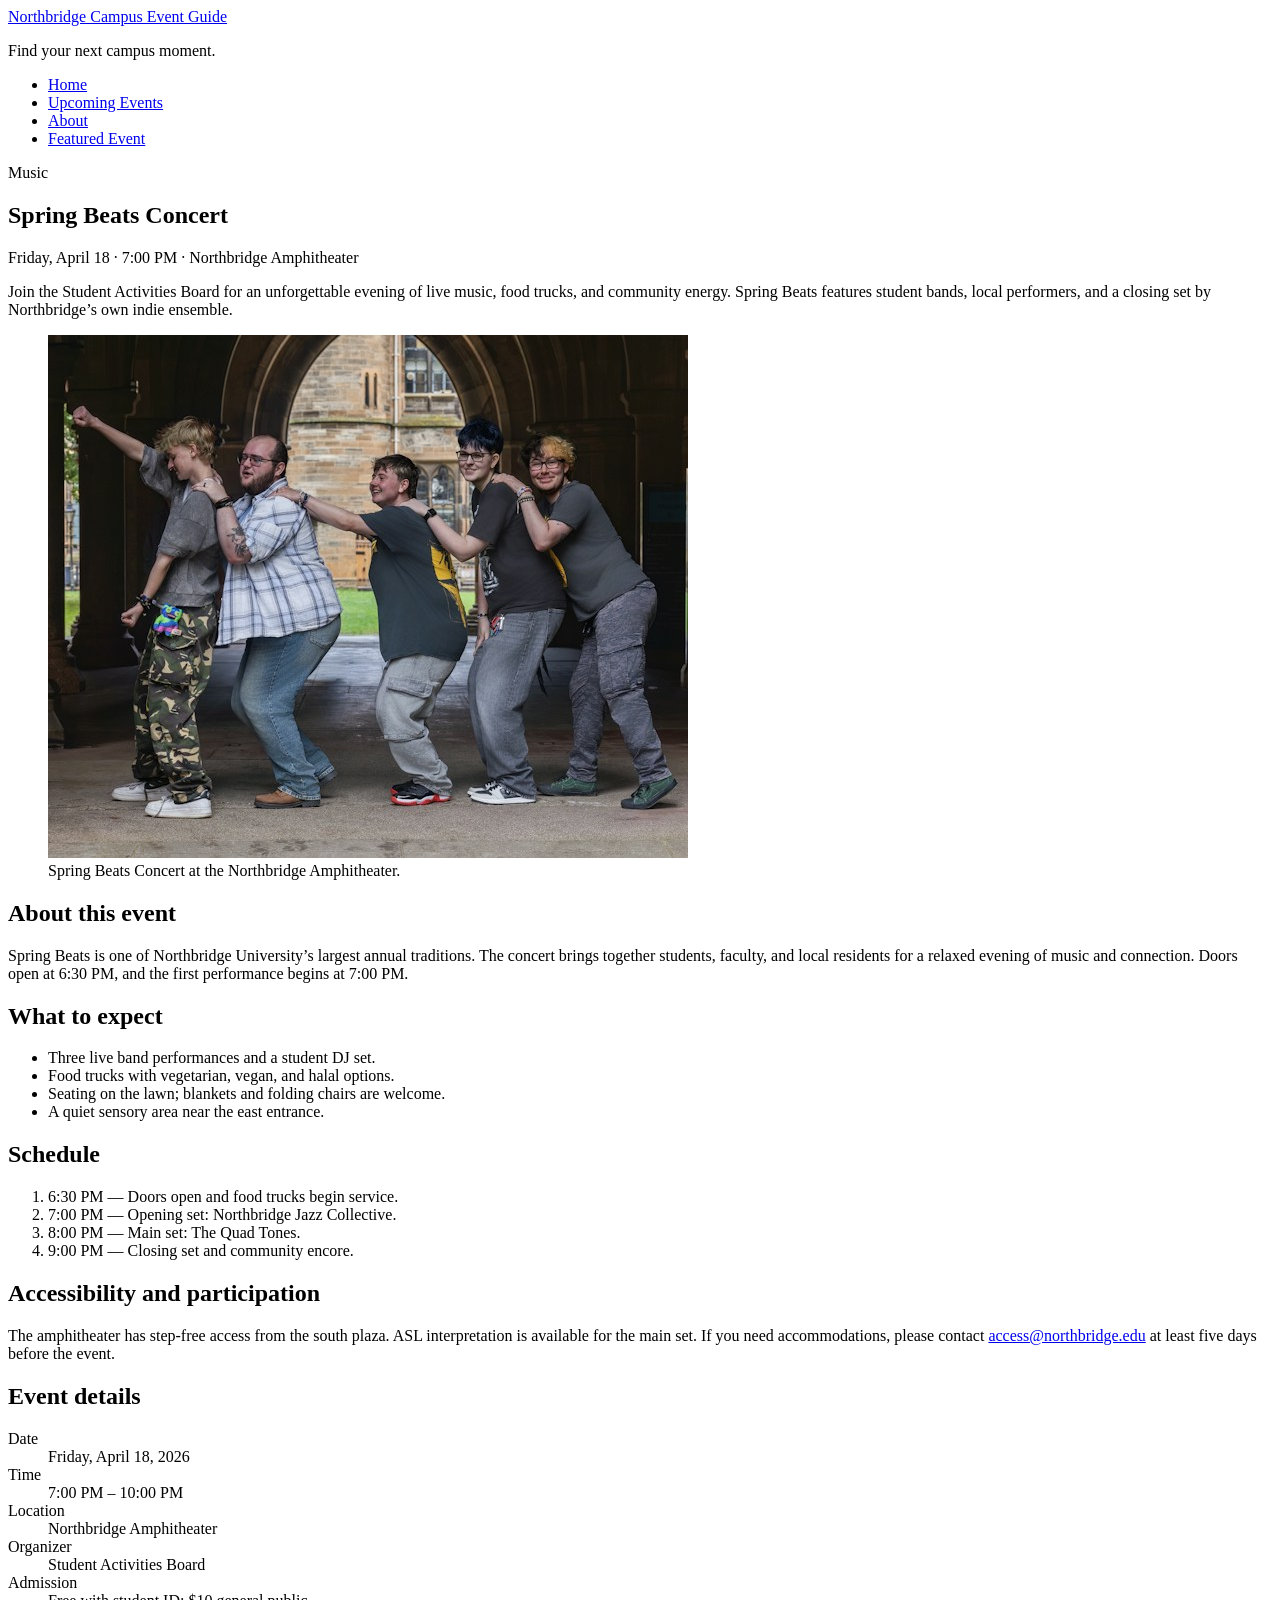
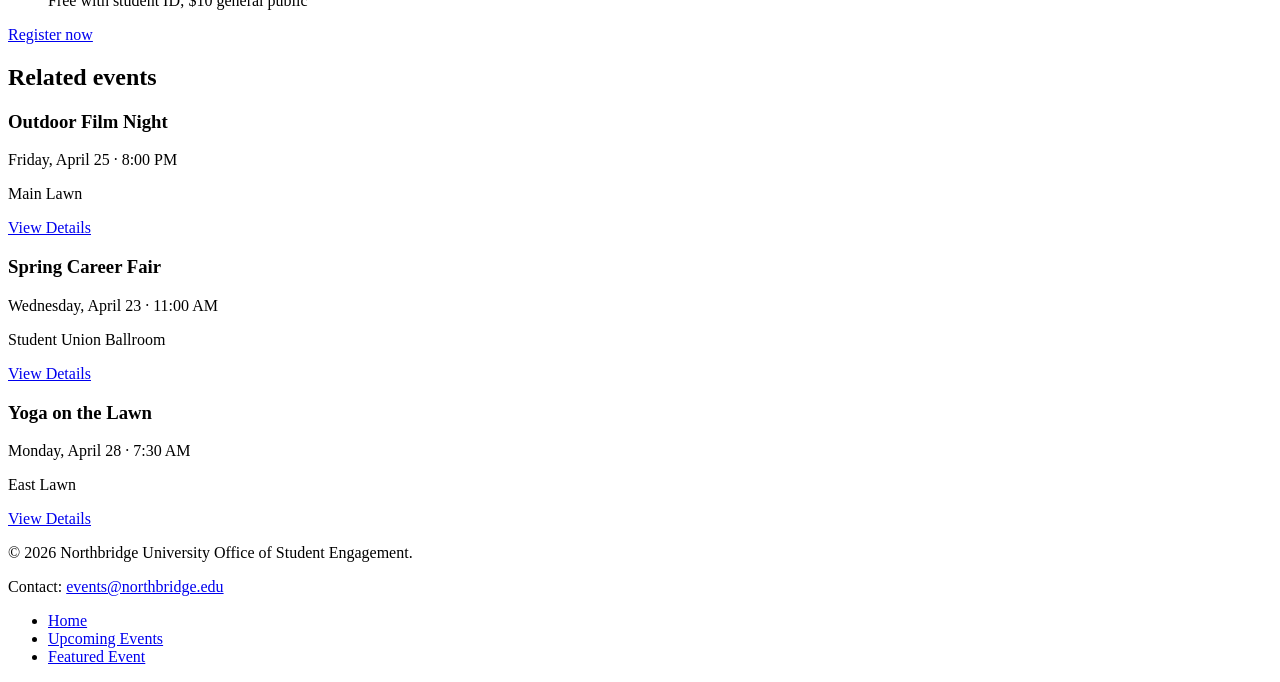
==== event.html @ de1f81eb "Added HTML and images for event.html" ====
<!DOCTYPE html>
<html lang="en">
<head>
  <meta charset="UTF-8">
  <meta name="viewport" content="width=device-width, initial-scale=1.0">
  <title>Spring Beats Concert | Northbridge Campus Event Guide</title>
  <link rel="stylesheet" href="css/styles.css">
</head>
<body>

  <header class="site-header">
    <div class="header-inner">
      <a class="logo" href="index.html">Northbridge Campus Event Guide</a>
      <p class="tagline">Find your next campus moment.</p>
    </div>

    <nav class="site-nav">
      <ul>
        <li><a href="index.html">Home</a></li>
        <li><a href="index.html#upcoming-events">Upcoming Events</a></li>
        <li><a href="index.html#about">About</a></li>
        <li><a href="event.html">Featured Event</a></li>
      </ul>
    </nav>
  </header>

  <main>

    <section class="event-intro">
      <div class="event-intro-content">
        <p class="category">Music</p>
        <h1 id="event-title">Spring Beats Concert</h1>
        <p class="event-meta">
          <time datetime="2026-04-18T19:00">Friday, April 18 · 7:00 PM</time>
          · Northbridge Amphitheater
        </p>
        <p>
          Join the Student Activities Board for an unforgettable evening of live music,
          food trucks, and community energy. Spring Beats features student bands,
          local performers, and a closing set by Northbridge’s own indie ensemble.
        </p>
      </div>

      <figure>
        <img src="images/dancing.jpg" alt="Students dancing and cheering at an outdoor campus concert">
        <figcaption>Spring Beats Concert at the Northbridge Amphitheater.</figcaption>
      </figure>
    </section>

    <div class="event-layout">

      <article class="event-main">
        <h2>About this event</h2>
        <p>
          Spring Beats is one of Northbridge University’s largest annual traditions.
          The concert brings together students, faculty, and local residents for a
          relaxed evening of music and connection. Doors open at 6:30 PM, and the
          first performance begins at 7:00 PM.
        </p>

        <h2>What to expect</h2>
        <ul>
          <li>Three live band performances and a student DJ set.</li>
          <li>Food trucks with vegetarian, vegan, and halal options.</li>
          <li>Seating on the lawn; blankets and folding chairs are welcome.</li>
          <li>A quiet sensory area near the east entrance.</li>
        </ul>

        <h2>Schedule</h2>
        <ol>
          <li><time datetime="2026-04-18T18:30">6:30 PM</time> — Doors open and food trucks begin service.</li>
          <li><time datetime="2026-04-18T19:00">7:00 PM</time> — Opening set: Northbridge Jazz Collective.</li>
          <li><time datetime="2026-04-18T20:00">8:00 PM</time> — Main set: The Quad Tones.</li>
          <li><time datetime="2026-04-18T21:00">9:00 PM</time> — Closing set and community encore.</li>
        </ol>

        <h2>Accessibility and participation</h2>
        <p>
          The amphitheater has step-free access from the south plaza. ASL interpretation
          is available for the main set. If you need accommodations, please contact
          <a href="mailto:access@northbridge.edu">access@northbridge.edu</a> at least
          five days before the event.
        </p>
      </article>

      <aside class="event-sidebar">
        <h2 id="sidebar-title">Event details</h2>

        <dl>
          <dt>Date</dt>
          <dd><time datetime="2026-04-18">Friday, April 18, 2026</time></dd>

          <dt>Time</dt>
          <dd>7:00 PM – 10:00 PM</dd>

          <dt>Location</dt>
          <dd>Northbridge Amphitheater</dd>

          <dt>Organizer</dt>
          <dd>Student Activities Board</dd>

          <dt>Admission</dt>
          <dd>Free with student ID; $10 general public</dd>
        </dl>

        <a class="button" href="#">Register now</a>
      </aside>

    </div>

    <section class="related-events">
      <h2>Related events</h2>

      <div class="related-flex">

        <article class="related-card">
          <h3>Outdoor Film Night</h3>
          <p><time datetime="2026-04-25T20:00">Friday, April 25 · 8:00 PM</time></p>
          <p>Main Lawn</p>
          <a href="event.html">View Details</a>
        </article>

        <article class="related-card">
          <h3>Spring Career Fair</h3>
          <p><time datetime="2026-04-23T11:00">Wednesday, April 23 · 11:00 AM</time></p>
          <p>Student Union Ballroom</p>
          <a href="event.html">View Details</a>
        </article>

        <article class="related-card">
          <h3>Yoga on the Lawn</h3>
          <p><time datetime="2026-04-28T07:30">Monday, April 28 · 7:30 AM</time></p>
          <p>East Lawn</p>
          <a href="event.html">View Details</a>
        </article>

      </div>
    </section>

  </main>

  <footer class="site-footer">
    <div class="footer-content">
      <p>&copy; 2026 Northbridge University Office of Student Engagement.</p>
      <p>Contact: <a href="mailto:events@northbridge.edu">events@northbridge.edu</a></p>

      <nav>
        <ul>
          <li><a href="index.html">Home</a></li>
          <li><a href="index.html#upcoming-events">Upcoming Events</a></li>
          <li><a href="event.html">Featured Event</a></li>
        </ul>
      </nav>
    </div>
  </footer>

</body>
</html>
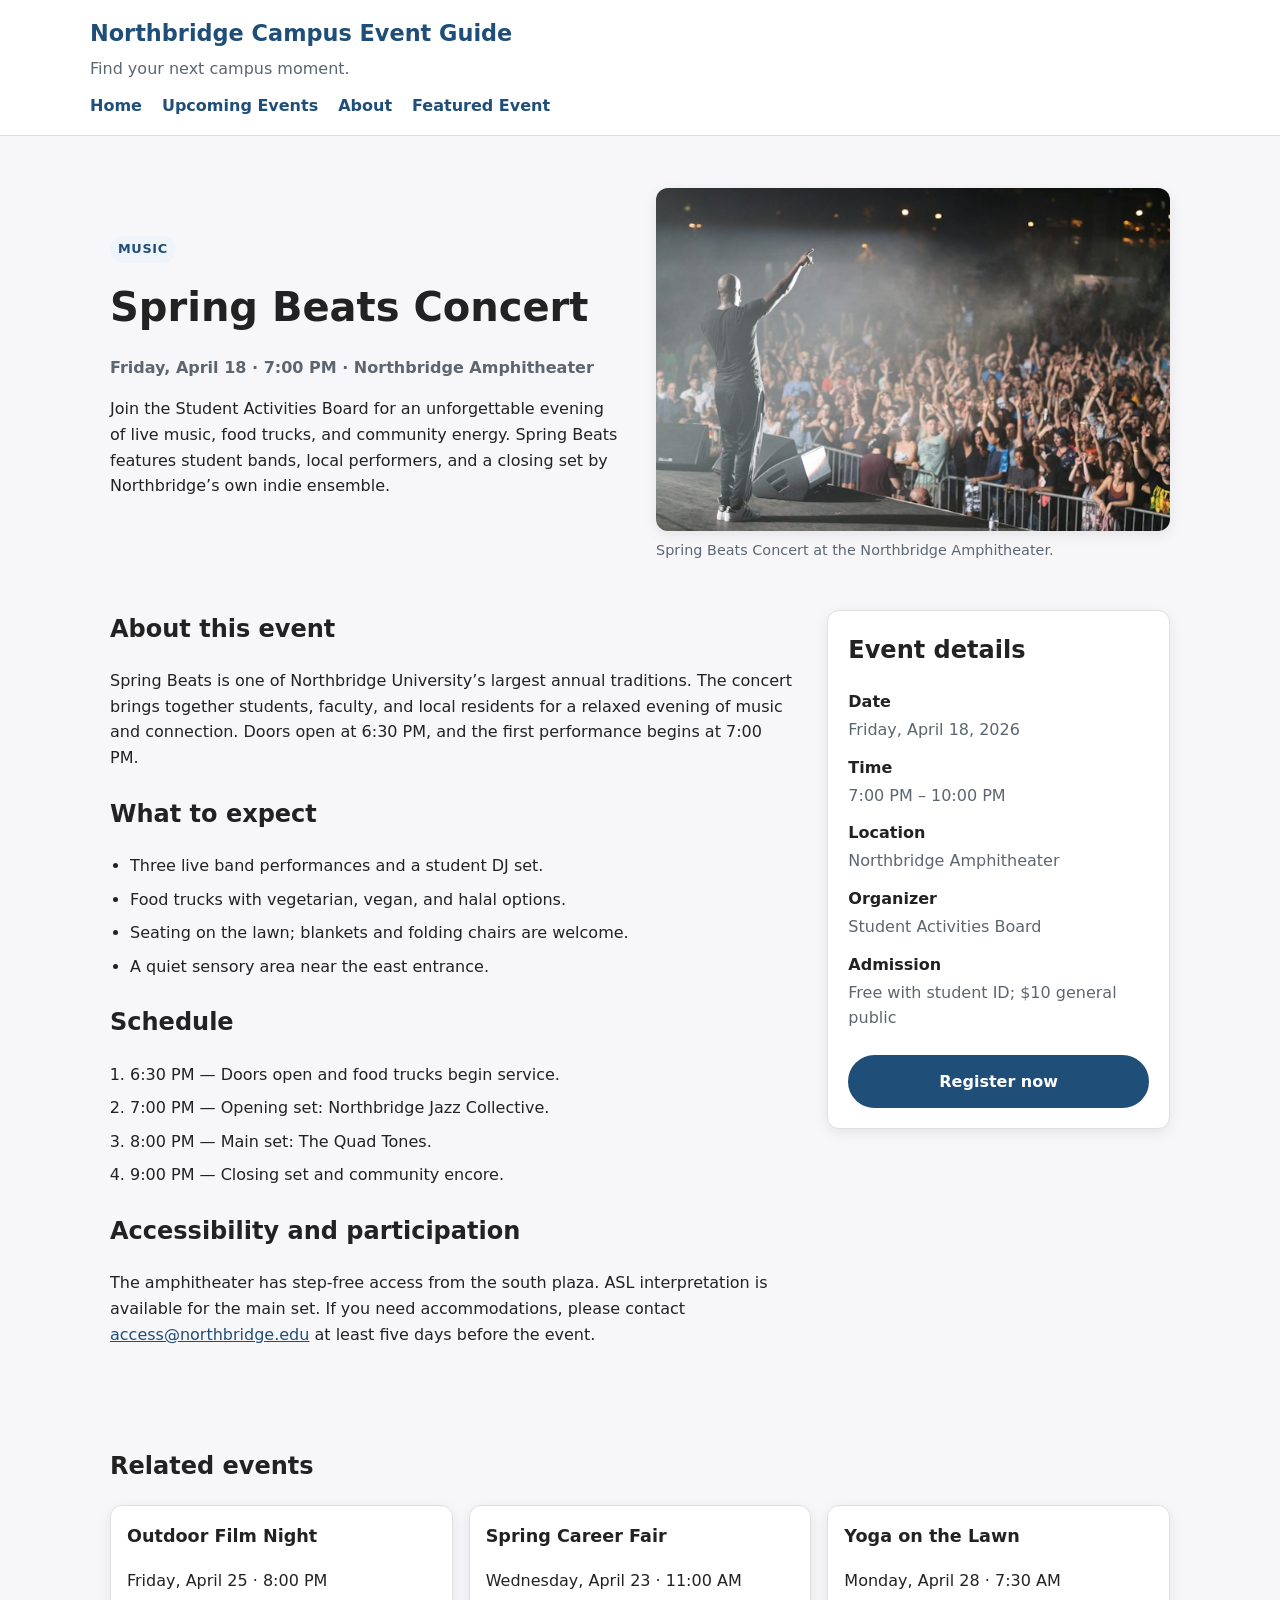
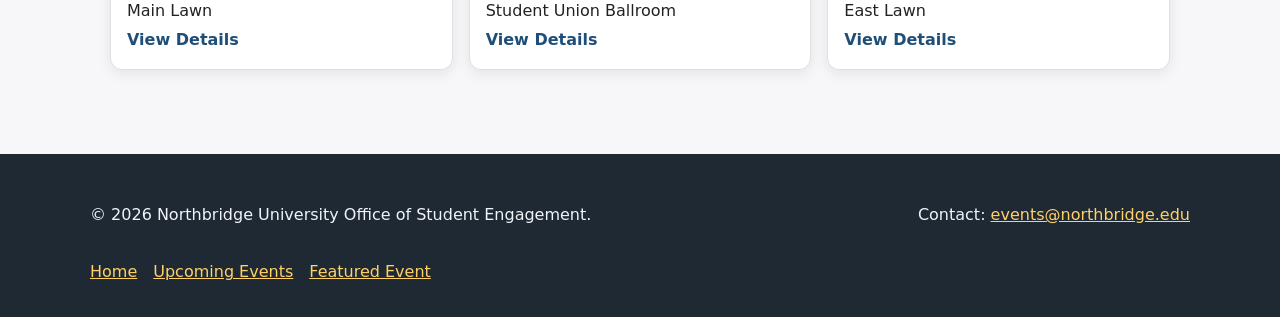
==== commit e31499d9: "Updated README.md file" ====
--- a/event.html
+++ b/event.html
@@ -42,7 +42,7 @@
       </div>
 
       <figure>
-        <img src="images/dancing.jpg" alt="Students dancing and cheering at an outdoor campus concert">
+        <img src="images/concert.jpg" alt="Students dancing and cheering at an outdoor campus concert">
         <figcaption>Spring Beats Concert at the Northbridge Amphitheater.</figcaption>
       </figure>
     </section>
--- a/css/styles.css
+++ b/css/styles.css
@@ -0,0 +1,460 @@
+/* Global styles */
+
+* {
+  box-sizing: border-box;
+}
+
+body {
+  margin: 0;
+  font-family: system-ui, -apple-system, "Segoe UI", Roboto, Arial, sans-serif;
+  line-height: 1.6;
+  color: #222222;
+  background: #f7f7f9;
+}
+
+img {
+  max-width: 100%;
+  display: block;
+}
+
+a {
+  color: #1f4e79;
+}
+
+a:hover {
+  text-decoration: none;
+}
+
+/* Header and navigation */
+
+.site-header {
+  background: #ffffff;
+  border-bottom: 1px solid #dddddd;
+  padding: 1rem 1.25rem;
+}
+
+.header-inner {
+  max-width: 1100px;
+  margin: 0 auto 0.75rem;
+}
+
+.logo {
+  font-size: 1.4rem;
+  font-weight: 700;
+  text-decoration: none;
+  color: #1f4e79;
+}
+
+.tagline {
+  margin: 0.25rem 0 0;
+  color: #5c6670;
+}
+
+.site-nav ul {
+  display: flex;
+  flex-wrap: wrap;
+  gap: 0.75rem 1.25rem;
+  list-style: none;
+  padding: 0;
+  margin: 0 auto;
+  max-width: 1100px;
+}
+
+.site-nav a {
+  text-decoration: none;
+  font-weight: 600;
+  padding: 0.25rem 0;
+}
+
+.site-nav a:hover {
+  color: #e8a33d;
+}
+
+/* Main layout */
+
+main {
+  max-width: 1100px;
+  margin: 0 auto;
+  padding: 1.25rem;
+}
+
+/* Hero */
+
+.hero {
+  display: flex;
+  flex-wrap: wrap;
+  gap: 2rem;
+  align-items: center;
+  padding: 2rem 0;
+}
+
+.hero-content {
+  flex: 1 1 320px;
+}
+
+.hero-content h1 {
+  font-size: 2.5rem;
+  margin: 0 0 1rem;
+  line-height: 1.15;
+}
+
+.hero-content p {
+  font-size: 1.1rem;
+  color: #5c6670;
+}
+
+.hero-figure {
+  flex: 1 1 320px;
+  margin: 0;
+}
+
+.hero-figure img {
+  border-radius: 12px;
+  box-shadow: 0 4px 14px rgba(0, 0, 0, 0.08);
+}
+
+.hero-figure figcaption {
+  font-size: 0.9rem;
+  color: #5c6670;
+  margin-top: 0.5rem;
+}
+
+/* Buttons and links */
+
+.button {
+  display: inline-block;
+  background: #1f4e79;
+  color: #ffffff;
+  text-decoration: none;
+  padding: 0.75rem 1.25rem;
+  border-radius: 999px;
+  font-weight: 700;
+  margin-top: 0.5rem;
+  border: 2px solid #1f4e79;
+}
+
+.button:hover {
+  background: #e8a33d;
+  border-color: #e8a33d;
+  color: #222222;
+}
+
+.text-link {
+  margin-top: auto;
+  font-weight: 700;
+  text-decoration: none;
+  padding-top: 0.75rem;
+}
+
+.text-link:hover {
+  color: #e8a33d;
+}
+
+/* Upcoming events grid */
+
+.events-section,
+.about-section {
+  padding: 2rem 0;
+}
+
+.events-section h2,
+.about-section h2 {
+  font-size: 1.8rem;
+  margin-bottom: 1rem;
+}
+
+.event-grid {
+  display: grid;
+  grid-template-columns: repeat(3, 1fr);
+  gap: 1.5rem;
+}
+
+.event-card {
+  background: #ffffff;
+  border: 1px solid #e0e0e0;
+  border-radius: 12px;
+  overflow: hidden;
+  box-shadow: 0 4px 14px rgba(0, 0, 0, 0.08);
+  display: flex;
+  flex-direction: column;
+}
+
+.event-card.featured {
+  grid-column: span 2;
+}
+
+.event-card img {
+  width: 100%;
+  height: 200px;
+  object-fit: cover;
+  background: #dddddd;
+}
+
+.event-card.featured img {
+  height: 260px;
+}
+
+.card-body {
+  padding: 1rem;
+  display: flex;
+  flex-direction: column;
+  flex: 1;
+}
+
+.category {
+  display: inline-block;
+  background: #eef4fa;
+  color: #1f4e79;
+  font-size: 0.8rem;
+  font-weight: 700;
+  text-transform: uppercase;
+  letter-spacing: 0.05em;
+  padding: 0.2rem 0.5rem;
+  border-radius: 999px;
+  align-self: flex-start;
+  margin: 0 0 0.5rem;
+}
+
+.event-card h3 {
+  margin: 0 0 0.5rem;
+  font-size: 1.25rem;
+}
+
+.event-card p {
+  margin: 0.25rem 0;
+}
+
+.location {
+  color: #5c6670;
+}
+
+/* About */
+
+.about-section ul {
+  padding-left: 1.25rem;
+}
+
+.about-section li {
+  margin-bottom: 0.5rem;
+}
+
+/* Footer */
+
+.site-footer {
+  background: #1f2933;
+  color: #f0f4f8;
+  padding: 2rem 1.25rem;
+  margin-top: 2rem;
+}
+
+.footer-content {
+  max-width: 1100px;
+  margin: 0 auto;
+  display: flex;
+  flex-wrap: wrap;
+  gap: 1rem 2rem;
+  justify-content: space-between;
+  align-items: center;
+}
+
+.site-footer a {
+  color: #ffd166;
+}
+
+.footer-content nav ul {
+  display: flex;
+  flex-wrap: wrap;
+  gap: 0.75rem 1rem;
+  list-style: none;
+  padding: 0;
+  margin: 0;
+}
+
+/* Event details page */
+
+.event-intro {
+  display: flex;
+  flex-wrap: wrap;
+  gap: 2rem;
+  align-items: center;
+  padding: 2rem 0;
+}
+
+.event-intro-content {
+  flex: 1 1 320px;
+}
+
+.event-intro h1 {
+  font-size: 2.5rem;
+  margin: 0.25rem 0 0.75rem;
+}
+
+.event-meta {
+  color: #5c6670;
+  font-weight: 600;
+}
+
+.event-intro figure {
+  flex: 1 1 320px;
+  margin: 0;
+}
+
+.event-intro img {
+  border-radius: 12px;
+  box-shadow: 0 4px 14px rgba(0, 0, 0, 0.08);
+}
+
+.event-intro figcaption {
+  font-size: 0.9rem;
+  color: #5c6670;
+  margin-top: 0.5rem;
+}
+
+.event-layout {
+  display: grid;
+  grid-template-columns: 2fr 1fr;
+  gap: 2rem;
+  align-items: start;
+  padding: 1rem 0 2rem;
+}
+
+.event-main h2 {
+  margin-top: 1.5rem;
+}
+
+.event-main h2:first-child {
+  margin-top: 0;
+}
+
+.event-main ul,
+.event-main ol {
+  padding-left: 1.25rem;
+}
+
+.event-main li {
+  margin-bottom: 0.5rem;
+}
+
+.event-sidebar {
+  background: #ffffff;
+  border: 1px solid #e0e0e0;
+  border-radius: 12px;
+  padding: 1.25rem;
+  box-shadow: 0 4px 14px rgba(0, 0, 0, 0.08);
+  position: sticky;
+  top: 1rem;
+}
+
+.event-sidebar h2 {
+  margin-top: 0;
+}
+
+.event-sidebar dl {
+  margin: 0 0 1rem;
+}
+
+.event-sidebar dt {
+  font-weight: 700;
+  margin-top: 0.75rem;
+}
+
+.event-sidebar dd {
+  margin: 0.15rem 0 0;
+  color: #5c6670;
+}
+
+.event-sidebar .button {
+  width: 100%;
+  text-align: center;
+}
+
+/* Related events */
+
+.related-events {
+  padding: 2rem 0;
+}
+
+.related-flex {
+  display: flex;
+  flex-wrap: wrap;
+  gap: 1rem;
+}
+
+.related-card {
+  flex: 1 1 220px;
+  background: #ffffff;
+  border: 1px solid #e0e0e0;
+  border-radius: 12px;
+  padding: 1rem;
+  box-shadow: 0 4px 14px rgba(0, 0, 0, 0.08);
+}
+
+.related-card h3 {
+  margin-top: 0;
+  font-size: 1.1rem;
+}
+
+.related-card p {
+  margin: 0.25rem 0;
+}
+
+.related-card a {
+  font-weight: 700;
+  text-decoration: none;
+}
+
+/* Responsive breakpoints */
+
+@media (max-width: 900px) {
+  .event-grid {
+    grid-template-columns: repeat(2, 1fr);
+  }
+
+  .event-card.featured {
+    grid-column: span 2;
+  }
+
+  .event-layout {
+    grid-template-columns: 1fr;
+  }
+
+  .event-sidebar {
+    position: static;
+  }
+
+  .hero-content h1,
+  .event-intro h1 {
+    font-size: 2rem;
+  }
+}
+
+@media (max-width: 600px) {
+  .event-grid {
+    grid-template-columns: 1fr;
+  }
+
+  .event-card.featured {
+    grid-column: span 1;
+  }
+
+  .hero,
+  .event-intro {
+    flex-direction: column;
+    align-items: stretch;
+  }
+
+  .site-nav ul {
+    flex-direction: column;
+    gap: 0.25rem;
+  }
+
+  .footer-content {
+    flex-direction: column;
+    align-items: flex-start;
+  }
+
+  .hero-content h1,
+  .event-intro h1 {
+    font-size: 1.75rem;
+  }
+}
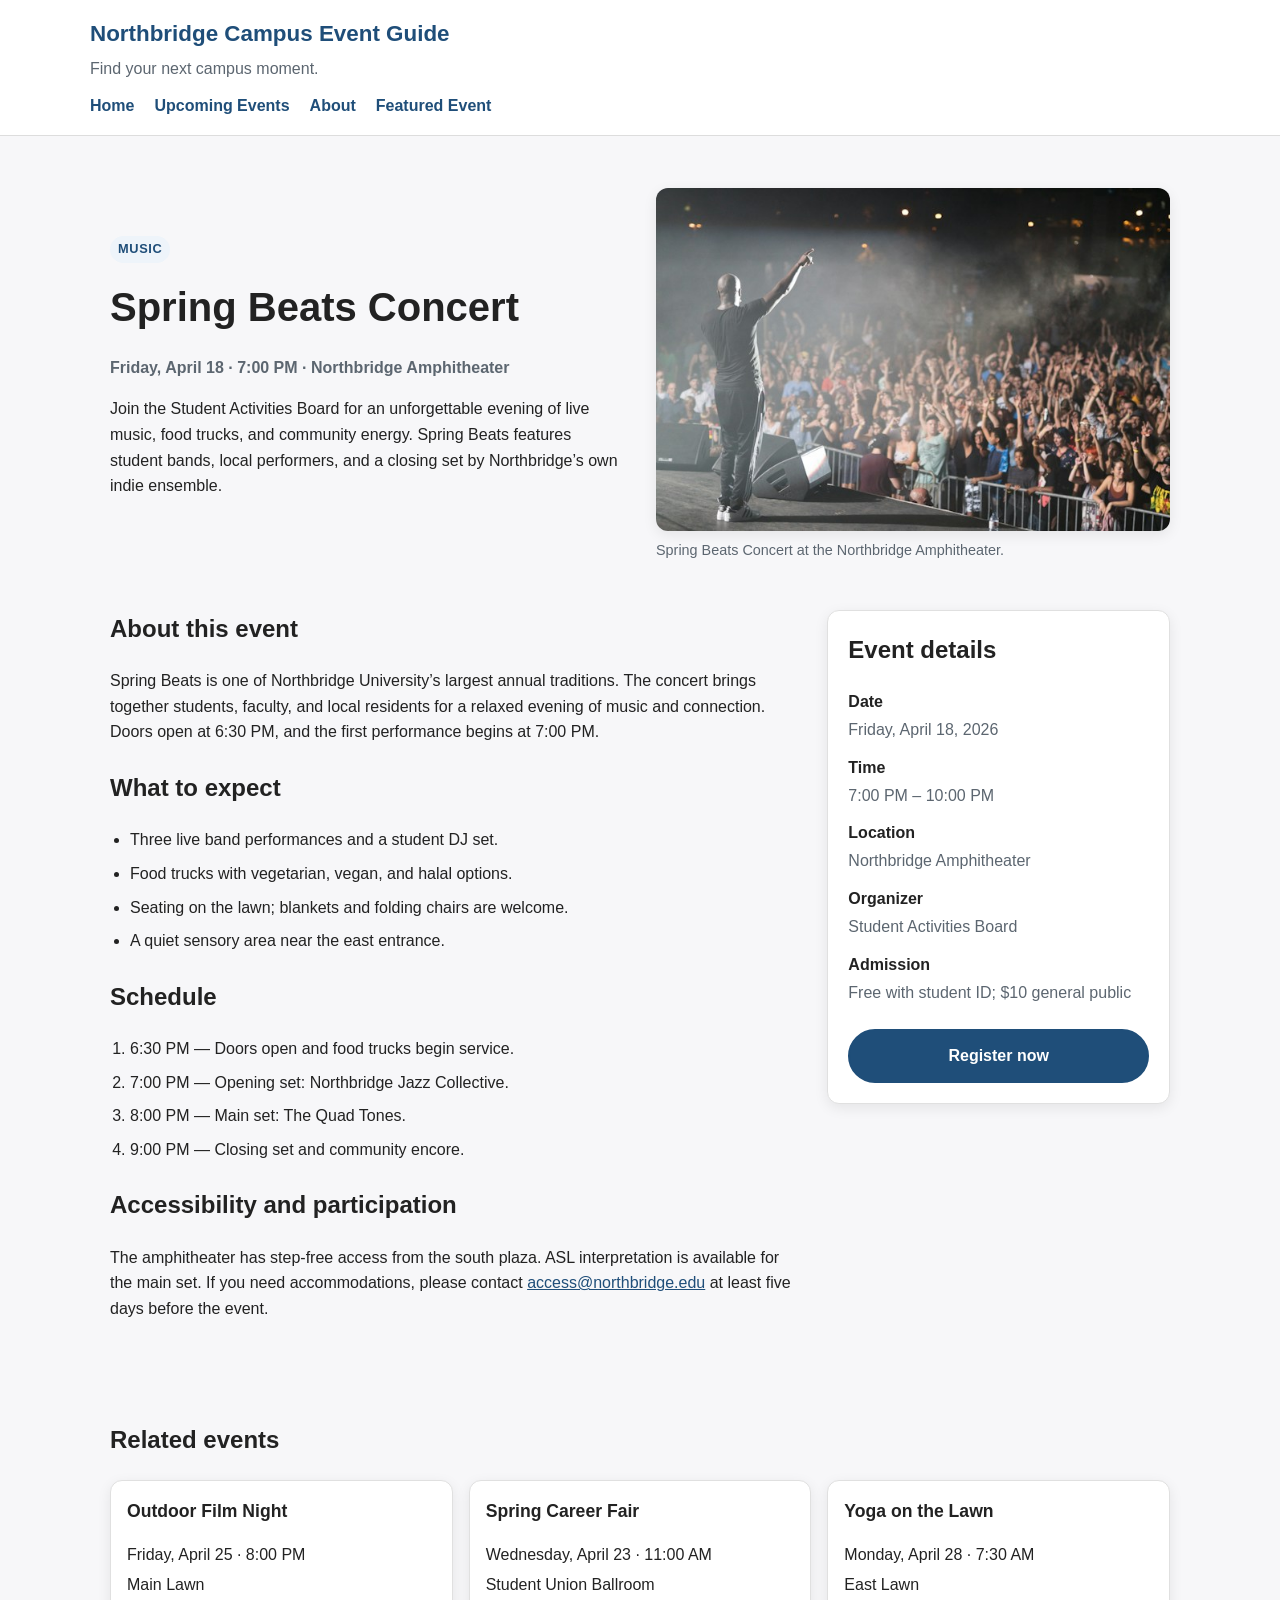
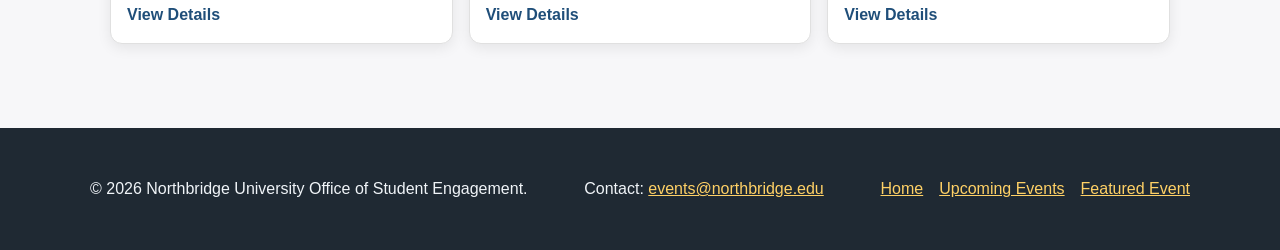
==== commit ca9e7c33: "Refactored code to align with coding conventions and guidelines" ====
--- a/event.html
+++ b/event.html
@@ -1,4 +1,14 @@
 <!DOCTYPE html>
+<!--
+  Name: Sangye Tengkhar
+  Date: 09.17.2026
+  CSC 372-01
+
+  This is the event.html page for my Campus Event Guide project.
+  It includes the shared site header and navigation, an event introduction
+  for the Spring Beats Concert, a two-column main content and sidebar
+  layout, a related events section, and a shared footer.
+-->
 <html lang="en">
 <head>
   <meta charset="UTF-8">
--- a/css/styles.css
+++ b/css/styles.css
@@ -1,3 +1,14 @@
+/*
+  Name: Sangye Tengkhar
+  Date: 09.17.2026
+  CSC 372-01
+
+  This is the external stylesheet for the Campus Event Guide website.
+  It handles global styles, typography, colors, the Flexbox and Grid
+  layouts, button and card styling, and the responsive media queries
+  for both the home page and the event details page.
+*/
+
 /* Global styles */
 
 * {
@@ -6,7 +17,7 @@
 
 body {
   margin: 0;
-  font-family: system-ui, -apple-system, "Segoe UI", Roboto, Arial, sans-serif;
+  font-family: Arial, Helvetica, sans-serif;
   line-height: 1.6;
   color: #222222;
   background: #f7f7f9;
@@ -23,6 +34,11 @@
 
 a:hover {
   text-decoration: none;
+}
+
+a:focus, .button:focus {
+  outline: 3px solid #e8a33d;
+  outline-offset: 2px;
 }
 
 /* Header and navigation */
@@ -187,6 +203,7 @@
   width: 100%;
   height: 200px;
   object-fit: cover;
+  object-position: center;
   background: #dddddd;
 }
 
